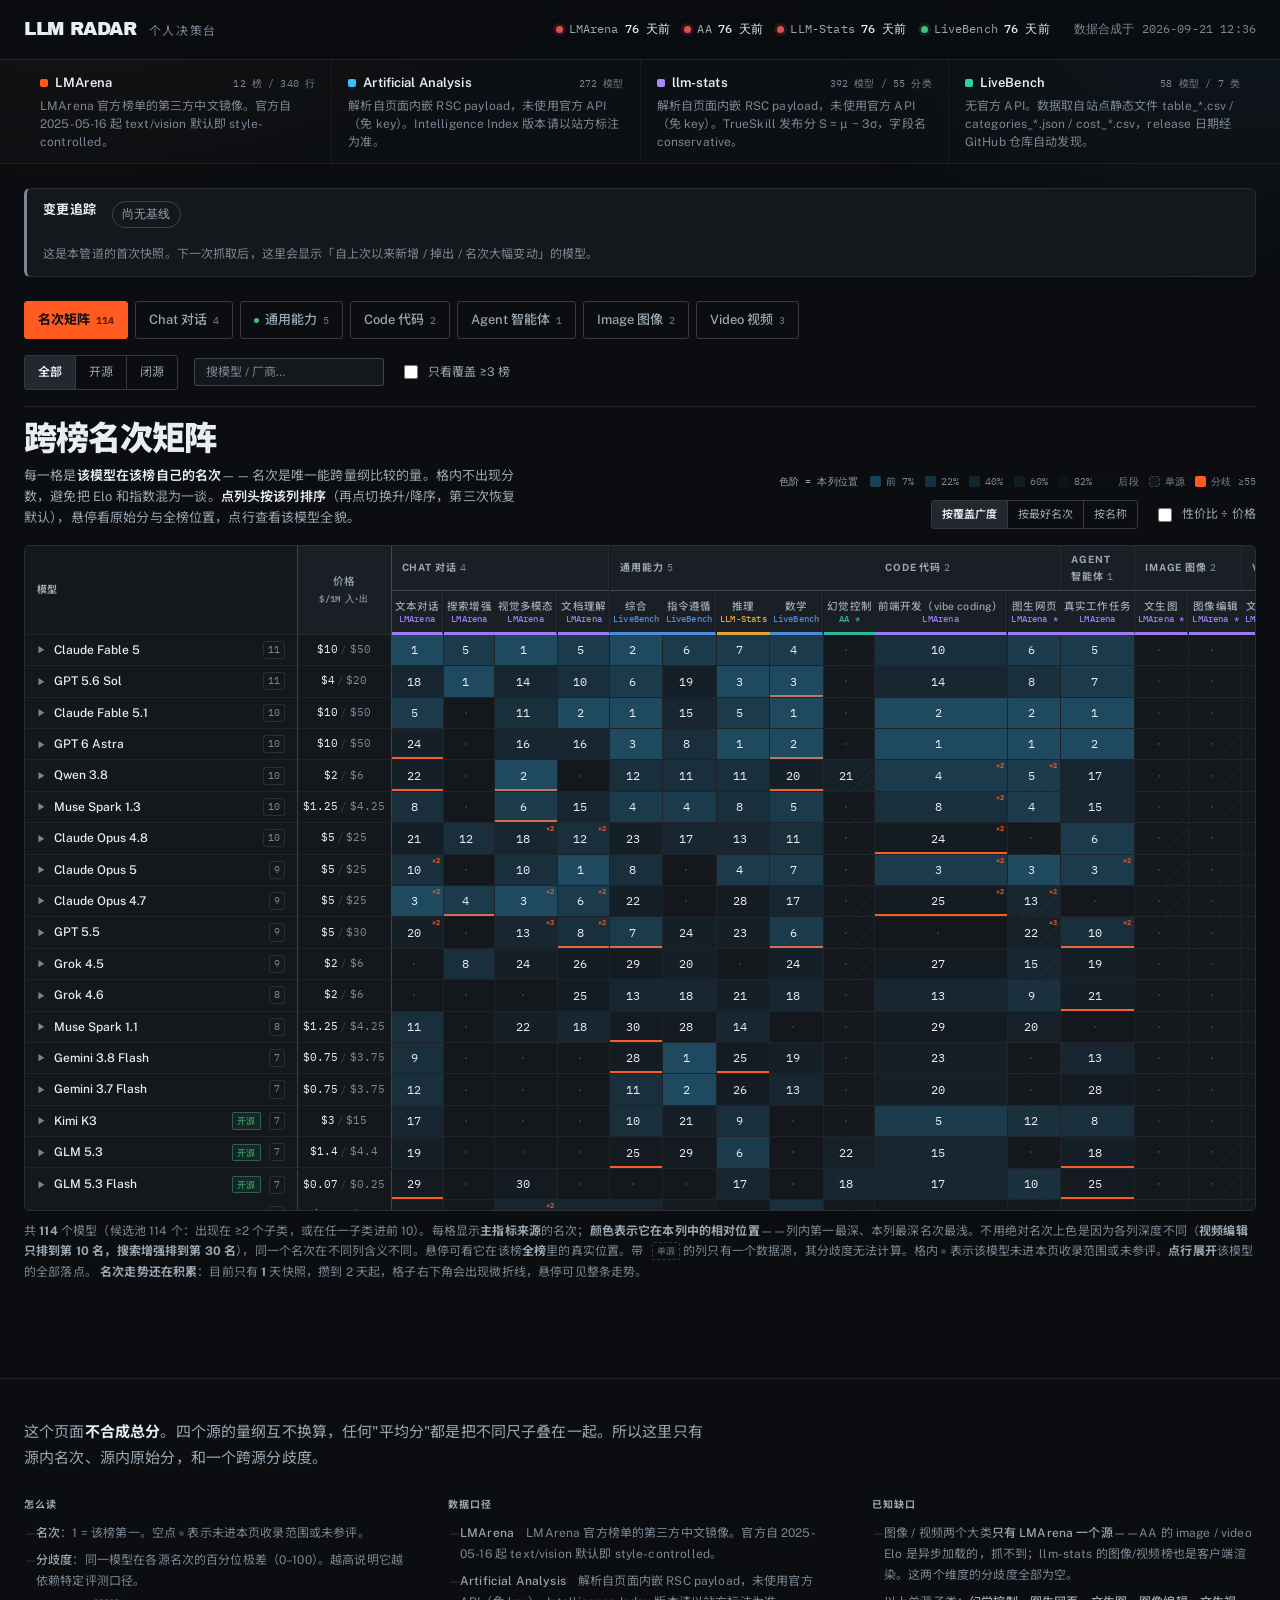
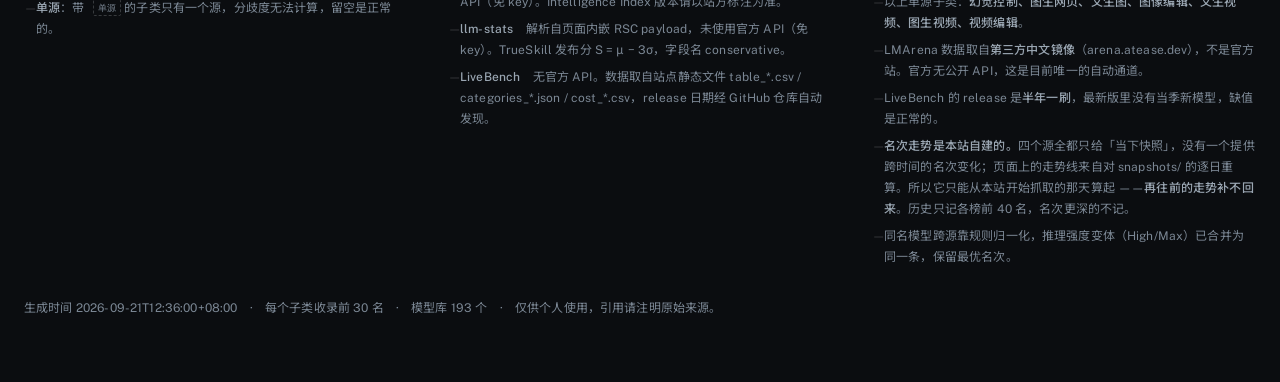
==== index.html @ 2f92b695 "llm-radar：四源 LLM 评测聚合页（首版） 把 LMArena / Artificial Analysis / llm-stats / LiveBench 四源合成为单页看板，只覆盖 cha" ====
<!DOCTYPE html>
<html lang="zh-CN">
<head>
<meta charset="UTF-8">
<meta name="viewport" content="width=device-width, initial-scale=1">
<title>LLM Radar · 个人大模型决策台</title>
<meta name="description" content="把 LMArena / Artificial Analysis / llm-stats / LiveBench 四个源按 6 大类 17 子类并排，不合成总分，只做源内名次与跨源分歧。">
<link rel="preconnect" href="https://fonts.googleapis.com">
<link rel="preconnect" href="https://fonts.gstatic.com" crossorigin>
<link href="https://fonts.googleapis.com/css2?family=Archivo+Black&family=IBM+Plex+Mono:wght@400;500;600&family=Public+Sans:wght@300;400;500;600;700&family=Noto+Sans+SC:wght@400;500;700;900&display=swap" rel="stylesheet">
<link rel="stylesheet" href="styles/tokens.css">
<link rel="stylesheet" href="styles/base.css">
<link rel="stylesheet" href="styles/radar.css">
</head>
<body>

<!-- ══════════════ 顶栏 ══════════════ -->
<header class="topbar">
  <div class="wrap topbar-in">
    <div class="brand">
      <span class="brand-mark">LLM RADAR</span>
      <span class="brand-sub">个人决策台</span>
    </div>
    <div class="topbar-right">
      <div class="freshness" id="freshness"></div>
      <div class="genstamp" id="genstamp"></div>
    </div>
  </div>
</header>

<!-- ══════════════ 数据基准条 ══════════════ -->
<section class="srcline">
  <div class="wrap srcline-in" id="srcline"></div>
</section>

<main class="wrap">

  <!-- ══════════════ 变更 ══════════════ -->
  <section class="changes" id="changes"></section>

  <!-- ══════════════ 控制条 ══════════════ -->
  <section class="controls">
    <nav class="viewtabs" id="viewtabs" role="tablist" aria-label="视图切换"></nav>
    <div class="filters">
      <div class="seg" id="openfilter" role="group" aria-label="开源筛选">
        <button data-open="all" class="on">全部</button>
        <button data-open="open">开源</button>
        <button data-open="closed">闭源</button>
      </div>
      <label class="search">
        <input id="q" type="search" placeholder="搜模型 / 厂商…" autocomplete="off" aria-label="搜索模型">
      </label>
      <label class="covtoggle">
        <input type="checkbox" id="covfilter">
        <span>只看覆盖 ≥3 榜</span>
      </label>
    </div>
  </section>

  <!-- ══════════════ 矩阵视图 ══════════════ -->
  <section id="view-matrix" class="view">
    <div class="viewhead">
      <div>
        <h2>跨榜名次矩阵</h2>
        <p class="lead">每一格是<b>该模型在该榜自己的名次</b>——名次是唯一能跨量纲比较的量。格内不出现分数，避免把 Elo 和指数混为一谈。<b>点列头按该列排序</b>（再点切换升/降序，第三次恢复默认），悬停看原始分与全榜位置，点行查看该模型全貌。</p>
      </div>
      <div class="viewhead-meta">
        <div class="legend" id="matrix-legend"></div>
        <div class="sortrow">
          <div class="seg seg-sm" id="matrixsort">
            <button data-sort="coverage" class="on">按覆盖广度</button>
            <button data-sort="best">按最好名次</button>
            <button data-sort="name">按名称</button>
          </div>
          <label class="covtoggle" title="性价比排序 = 名次 × $/1k 对话（越小越划算），缺名次或价格的一律沉底。⚠️ 价格跨度是三个数量级、名次只有一个，所以结果会明显偏向便宜的小模型；要纯看实力就把它关掉。">
            <input type="checkbox" id="valuemode">
            <span>性价比 ÷ 价格</span>
          </label>
        </div>
      </div>
    </div>
    <div class="matrix-split" id="matrix-split">
      <div class="tablewrap" id="wrap-matrix">
        <table class="matrix" id="matrix"></table>
      </div>
      <aside class="detailrail" id="detailrail" aria-live="polite"></aside>
    </div>
    <p class="tablenote" id="matrix-note"></p>
  </section>

  <!-- ══════════════ 大类详情视图 ══════════════ -->
  <section id="view-cat" class="view" hidden>
    <div class="cathead" id="cathead"></div>
    <div class="cat-split" id="cat-split">
      <div class="tablewrap" id="wrap-cat">
        <table class="dtable" id="dtable"></table>
      </div>
      <aside class="detailrail" id="detailrail-cat" aria-live="polite"></aside>
    </div>
    <p class="tablenote" id="cat-note"></p>
  </section>

</main>

<footer class="footer">
  <div class="wrap">
    <p class="footer-lead">这个页面<b>不合成总分</b>。四个源的量纲互不换算，任何"平均分"都是把不同尺子叠在一起。所以这里只有源内名次、源内原始分，和一个跨源分歧度。</p>
    <div class="footer-grid">
      <div>
        <h4>怎么读</h4>
        <ul>
          <li><b>名次</b>：1 = 该榜第一。空点 <span class="dot-miss"></span> 表示未进本页收录范围或未参评。</li>
          <li><b>分歧度</b>：同一模型在各源名次的百分位极差（0–100）。越高说明它越依赖特定评测口径。</li>
          <li><b>单源</b>：带 <span class="tag-single">单源</span> 的子类只有一个源，分歧度无法计算，留空是正常的。</li>
        </ul>
      </div>
      <div>
        <h4>数据口径</h4>
        <ul id="footer-method"></ul>
      </div>
      <div>
        <h4>已知缺口</h4>
        <ul id="footer-gaps"></ul>
      </div>
    </div>
    <p class="footer-fine" id="footer-fine"></p>
  </div>
</footer>

<div class="tip" id="tip" hidden></div>

<script src="data/app.json.js"></script>
<script src="data/history.json.js"></script>
<script src="scripts/radar.js"></script>
</body>
</html>
---- styles/tokens.css ----
/* 设计令牌：工业实用方向，冷石墨暗色底 + 单一灼橙强调色
   分类色只用于「数据语义」（来源徽章），强调色只留给激活态与关键标记 */

:root {
  /* 表面与文字 */
  --color-bg: #0b0d10;
  --color-bg-2: #0f1216;
  --color-surface: #14181d;
  --color-surface-2: #1a1f25;
  --color-surface-3: #22282f;
  --color-text: #e9eef4;
  --color-muted: #9aa6b2;
  --color-faint: #7b8794;
  --color-accent: #ff5a1f;
  --color-accent-soft: rgba(255, 90, 31, 0.14);
  --color-accent-line: rgba(255, 90, 31, 0.42);

  /* 边框 */
  --color-border: rgba(233, 238, 244, 0.10);
  --color-border-2: rgba(233, 238, 244, 0.20);
  --color-rule: rgba(233, 238, 244, 0.06);

  /* 来源分类色（低饱和，仅作语义区分） */
  --src-aa: #2fb89a;
  --src-ls: #e0a33e;
  --src-lb: #4c8dd9;
  --src-lm: #9b7cf0;

  /* 状态色 */
  --open: #3fbf7f;
  --closed: #6b7684;
  --stale: #e0a33e;

  /* 字体 */
  --font-display: "Archivo Black", "Noto Sans SC", "PingFang SC", "Microsoft YaHei", sans-serif;
  --font-body: "Public Sans", "Noto Sans SC", "PingFang SC", "Microsoft YaHei", sans-serif;
  --font-mono: "IBM Plex Mono", "SFMono-Regular", Consolas, monospace;

  /* 字阶（1.25 模块化，含中文行高修正） */
  --fs-hero: clamp(2.75rem, 7vw, 5.25rem);
  --fs-h2: clamp(1.5rem, 2.6vw, 2.125rem);
  --fs-h3: 1.0625rem;
  --fs-body: 0.9375rem;
  --fs-sm: 0.8125rem;
  --fs-xs: 0.75rem;
  --fs-mono: 0.8125rem;

  /* 间距梯度 */
  --space-1: 4px;
  --space-2: 8px;
  --space-3: 12px;
  --space-4: 16px;
  --space-5: 24px;
  --space-6: 40px;
  --space-7: 64px;
  --space-8: 96px;

  /* 圆角：工业方向偏硬，小圆角为主 */
  --radius-sm: 3px;
  --radius-md: 6px;
  --radius-lg: 12px;

  /* 阴影三级，带环境色而非纯黑 */
  --shadow-1: 0 2px 8px rgba(3, 6, 10, 0.44);
  --shadow-2: 0 8px 28px rgba(3, 6, 10, 0.56);
  --shadow-3: 0 24px 64px rgba(3, 6, 10, 0.68);

  /* 动效 */
  --ease-out: cubic-bezier(0.16, 1, 0.3, 1);
  --dur-fast: 160ms;
  --dur-base: 320ms;
  --dur-slow: 640ms;

  /* 布局 */
  --rail-w: 244px;
  --shell-max: 1560px;
}
---- styles/base.css ----
/* 重置、排版基线、焦点与降级动效 */

*, *::before, *::after { box-sizing: border-box; }

html { -webkit-text-size-adjust: 100%; scroll-behavior: smooth; }

body {
  margin: 0;
  background: var(--color-bg);
  color: var(--color-text);
  font-family: var(--font-body);
  font-size: var(--fs-body);
  line-height: 1.7;
  letter-spacing: 0.01em;
  -webkit-font-smoothing: antialiased;
  overflow-x: hidden;
}

h1, h2, h3 { margin: 0; font-family: var(--font-display); font-weight: 900; line-height: 1.02; letter-spacing: -0.03em; }
p { margin: 0; }
ul { margin: 0; padding: 0; list-style: none; }

button { font: inherit; color: inherit; }

/* 焦点可见：2px 描边 + 2px 偏移，工业方向的硬边处理 */
:focus-visible {
  outline: 2px solid var(--color-accent);
  outline-offset: 2px;
  border-radius: var(--radius-sm);
}

.skip {
  position: absolute; left: -9999px; top: 0;
  background: var(--color-accent); color: #0b0d10;
  padding: var(--space-3) var(--space-4); z-index: 100;
  font-weight: 600; text-decoration: none;
}
.skip:focus { left: var(--space-4); top: var(--space-4); }

/* 等宽数字：所有数值列对齐，工业仪表盘的基本功 */
.num, .mono, td.metric, th.metric {
  font-family: var(--font-mono);
  font-variant-numeric: tabular-nums;
  font-feature-settings: "tnum" 1;
}

/* 氛围层：径向渐变网格 + 颗粒噪点，替代纯色平铺 */
.atmosphere::before {
  content: ""; position: fixed; inset: 0; pointer-events: none; z-index: 0;
  background:
    radial-gradient(58rem 34rem at 8% -12%, rgba(255, 90, 31, 0.16), transparent 62%),
    radial-gradient(46rem 34rem at 92% 4%, rgba(76, 141, 217, 0.14), transparent 58%),
    radial-gradient(40rem 30rem at 62% 108%, rgba(47, 184, 154, 0.10), transparent 60%);
}
.grain::after {
  content: ""; position: fixed; inset: 0; pointer-events: none; z-index: 1; opacity: 0.045;
  background-image: url("data:image/svg+xml,%3Csvg xmlns='http://www.w3.org/2000/svg' width='160' height='160'%3E%3Cfilter id='n'%3E%3CfeTurbulence type='fractalNoise' baseFrequency='.85' numOctaves='3'/%3E%3C/filter%3E%3Crect width='100%25' height='100%25' filter='url(%23n)'/%3E%3C/svg%3E");
}

/* 入场序列：5 组，间隔 80ms */
.reveal { opacity: 0; transform: translateY(22px); }
.reveal.in {
  opacity: 1; transform: none;
  transition: opacity var(--dur-slow) var(--ease-out), transform var(--dur-slow) var(--ease-out);
}
.r1 { transition-delay: 0ms; }
.r2 { transition-delay: 80ms; }
.r3 { transition-delay: 160ms; }
.r4 { transition-delay: 240ms; }
.r5 { transition-delay: 320ms; }

@media (prefers-reduced-motion: reduce) {
  html { scroll-behavior: auto; }
  .reveal, .reveal.in { opacity: 1; transform: none; transition: none; }
  * { animation-duration: 1ms !important; animation-iteration-count: 1 !important; transition-duration: 1ms !important; }
}
---- styles/radar.css ----
/* ============================================================
   LLM Radar — 决策台视图
   工业实用暗色。等宽数字、发丝边框、高密度。
   唯一强调色（灼橙）只留给「激活态」与「需要你注意的东西」。
   ============================================================ */

/* 容器宽度
   1560px 是「17 列矩阵刚好排满一屏」的基准宽度。宽屏上逐级放宽。 */
.wrap { width: min(1560px, calc(100% - 48px)); margin-inline: auto; }
/* ≥1680：宽屏 */
@media (min-width: 1680px) { .wrap { width: min(1840px, calc(100% - 64px)); } }
/* ≥2100：超宽屏 */
@media (min-width: 2100px) { .wrap { width: min(2080px, calc(100% - 80px)); } }
@media (max-width: 720px) { .wrap { width: calc(100% - 24px); } }

/* ── ≥2560：矩阵 + 右侧详情栏 ──────────────────────────────
   ⚠️ 超宽屏上「继续加宽容器」是错的，实测过：
   table.matrix 是 width:max-content + min-width:100%，容器一旦宽于 max-content，
   浏览器就按「各列 preferred width 的比例」瓜分余量。模型列 preferred 最大
   （模型名整串文字），于是独吞大头 —— 容器 2080→3400 时它 411px→671px，
   整条死白；td { max-width } 在 auto 布局里被无视（实测 708px 巍然不动）。
   所以超宽屏不把余量喂给矩阵：矩阵停在 ~2100 的舒适密度（格子 ~80px），
   余量给右侧详情栏 —— 卡片本来就是按 1200px 设计的，正好落在栏里。
   断点取 2560：此时栏宽 ≈ 940，够放下卡片的三栏栅格。 */
.detailrail { display: none; }
@media (min-width: 2560px) {
  .wrap { width: min(3500px, calc(100% - 96px)); }
  .matrix-split, .cat-split {
    display: grid;
    /* 两栏默认 stretch：详情栏的边框要和矩阵容器一样高，
       否则右边是个矮一截的小盒子、下面露一片背景，看着像没做完。
       两边都有 max-height:74vh 兜底，所以拉伸后高度天然相等。 */
    grid-template-columns: minmax(0, 1.6fr) minmax(0, 1fr);
    gap: var(--space-5);
  }
  .detailrail {
    display: block; max-height: 74vh; overflow: auto;
    border: 1px solid var(--color-border);
    border-radius: var(--radius-md);
    background: var(--color-bg-2);
    scrollbar-width: thin;
  }
}
.detailrail::-webkit-scrollbar { width: 10px; height: 10px; }
.detailrail::-webkit-scrollbar-thumb { background: var(--color-surface-3); border-radius: 10px; border: 2px solid var(--color-bg-2); }
.detailrail::-webkit-scrollbar-track { background: transparent; }

.railhead {
  position: sticky; top: 0; z-index: 2;
  display: flex; align-items: baseline; gap: 9px; flex-wrap: wrap;
  padding: 8px 14px; border-bottom: 1px solid var(--color-border-2);
  background: var(--color-surface-2);
}
.railhead b { font-size: 10px; font-weight: 700; letter-spacing: 0.09em; text-transform: uppercase; color: var(--color-muted); }
.railhead .railname { font-size: var(--fs-sm); font-weight: 600; color: var(--color-text); }
.railhead .railhint { margin-left: auto; font-size: 10px; color: var(--color-faint); font-family: var(--font-mono); }
.railbody { padding: var(--space-4) var(--space-5) var(--space-5); }
/* 卡片自带 --cardw 是给表内 colspan 用的；栏里由栏宽决定，别继承表那套。
   ⚠️ 三栏栅格在这里会溢出的：第 3 栏（全部落点表）的 min-content 实测 448px，
   而 2560 视口下栏宽只有 936 → 内容区 888，三栏最小值合计 ~914 > 888，
   于是栅格横向溢出 34px（实测）。所以栏内默认两栏、第三条通栏，
   等栏够宽（视口 ≥2900 ≈ 栏 1105）再切回三栏。
   轨道一律用 minmax(0, …)：否则 fr 会退化成 min-content 下限，照样撑破。 */
.railbody .mcard-grid { width: 100%; grid-template-columns: minmax(0, 1fr) minmax(0, 1fr); }
.railbody .mcard-grid > .mcard:last-child { grid-column: 1 / -1; }
@media (min-width: 2900px) {
  .railbody .mcard-grid {
    grid-template-columns: minmax(200px, 1.02fr) minmax(0, 1.25fr) minmax(0, 1.55fr);
  }
  .railbody .mcard-grid > .mcard:last-child { grid-column: auto; }
}
.detailempty {
  padding: 30px 20px; text-align: center;
  font-size: var(--fs-xs); color: var(--color-faint); line-height: 1.8;
}

/* 氛围：两束极弱的冷光，避免纯黑平铺 */
body::before {
  content: ""; position: fixed; inset: 0; pointer-events: none; z-index: 0;
  background:
    radial-gradient(52rem 30rem at 6% -10%, rgba(255, 90, 31, 0.10), transparent 62%),
    radial-gradient(46rem 30rem at 96% 0%, rgba(56, 189, 248, 0.075), transparent 60%);
}
main, .topbar, .srcline, .footer { position: relative; z-index: 1; }

/* ── 顶栏 ─────────────────────────────────────────────── */
.topbar {
  position: sticky; top: 0; z-index: 40;
  background: rgba(11, 13, 16, 0.9);
  backdrop-filter: blur(14px) saturate(1.4);
  border-bottom: 1px solid var(--color-border);
}
.topbar-in {
  display: flex; align-items: center; justify-content: space-between;
  gap: var(--space-4); padding: 14px 0; flex-wrap: wrap;
}
.brand { display: flex; align-items: baseline; gap: 12px; }
.brand-mark {
  font-family: var(--font-display); font-size: 1.15rem; letter-spacing: -0.02em;
}
.brand-sub {
  font-size: var(--fs-xs); color: var(--color-faint);
  letter-spacing: 0.14em; text-transform: uppercase;
}
.topbar-right { display: flex; align-items: center; gap: var(--space-5); flex-wrap: wrap; }
.freshness { display: flex; gap: 14px; align-items: center; flex-wrap: wrap; }
.fresh {
  display: flex; align-items: center; gap: 6px;
  font-family: var(--font-mono); font-size: var(--fs-xs); color: var(--color-muted);
}
.fresh i {
  width: 7px; height: 7px; border-radius: 50%; background: var(--open); flex: none;
  box-shadow: 0 0 0 3px rgba(63, 191, 127, 0.14);
}
.fresh.warn i { background: var(--stale); box-shadow: 0 0 0 3px rgba(224, 163, 62, 0.16); }
.fresh.stale i { background: #d9534f; box-shadow: 0 0 0 3px rgba(217, 83, 79, 0.16); }
.fresh b { color: var(--color-text); font-weight: 500; }
.genstamp { font-family: var(--font-mono); font-size: var(--fs-xs); color: var(--color-faint); }

/* ── 数据基准条 ───────────────────────────────────────── */
.srcline { border-bottom: 1px solid var(--color-rule); background: rgba(15, 18, 22, 0.5); }
.srcline-in {
  display: flex; gap: 0; overflow-x: auto; scrollbar-width: thin;
}
.srccard {
  flex: 1 1 0; min-width: 210px; padding: 12px 16px;
  border-right: 1px solid var(--color-rule);
  display: flex; flex-direction: column; gap: 3px;
}
.srccard:last-child { border-right: 0; }
.srccard-h { display: flex; align-items: center; gap: 7px; }
.srccard-h i { width: 8px; height: 8px; border-radius: 2px; flex: none; }
.srccard-h b { font-size: var(--fs-sm); font-weight: 600; letter-spacing: 0.01em; }
.srccard-h em {
  font-style: normal; font-family: var(--font-mono); font-size: 10px;
  color: var(--color-faint); margin-left: auto;
}
.srccard p { font-size: var(--fs-xs); color: var(--color-faint); line-height: 1.5; }

/* ── 变更条 ───────────────────────────────────────────── */
.changes { margin-top: var(--space-5); }
.chbar {
  display: flex; align-items: flex-start; gap: var(--space-4);
  border: 1px solid var(--color-border);
  border-left: 3px solid var(--color-faint);
  background: var(--color-surface);
  border-radius: var(--radius-md);
  padding: var(--space-3) var(--space-4);
  flex-wrap: wrap;
}
.chbar.hot { border-left-color: var(--color-accent); }
.chbar h3 {
  font-family: var(--font-body); font-size: var(--fs-sm); font-weight: 700;
  letter-spacing: 0.02em; flex: none; padding-top: 2px;
}
.chbar .chlist { display: flex; gap: 8px; flex-wrap: wrap; flex: 1; }
.chip {
  display: inline-flex; align-items: center; gap: 6px;
  font-size: var(--fs-xs); padding: 2px 9px; border-radius: 100px;
  border: 1px solid var(--color-border-2); color: var(--color-muted);
  font-family: var(--font-mono); white-space: nowrap;
}
.chip.add { border-color: rgba(63, 191, 127, 0.5); color: #7fe0ad; background: rgba(63, 191, 127, 0.08); }
.chip.del { border-color: rgba(217, 83, 79, 0.45); color: #e69a97; background: rgba(217, 83, 79, 0.07); }
.chip.mov { border-color: rgba(255, 90, 31, 0.45); color: #ff9c72; background: var(--color-accent-soft); }
.chbar .chnote { font-size: var(--fs-xs); color: var(--color-faint); width: 100%; }

/* ── 控制条 ───────────────────────────────────────────── */
.controls {
  display: flex; align-items: center; justify-content: space-between;
  gap: var(--space-4); flex-wrap: wrap;
  margin: var(--space-5) 0 var(--space-4);
  padding-bottom: var(--space-4);
  border-bottom: 1px solid var(--color-border);
}
.viewtabs { display: flex; gap: 7px; flex-wrap: wrap; }
.viewtabs button {
  background: transparent; border: 1px solid var(--color-border-2);
  color: var(--color-muted); cursor: pointer;
  padding: 7px 13px; border-radius: var(--radius-sm);
  font-size: var(--fs-sm); font-weight: 500;
  transition: all var(--dur-fast) var(--ease-out);
  display: inline-flex; align-items: center; gap: 6px;
}
.viewtabs button:hover { border-color: var(--color-text); color: var(--color-text); }
.viewtabs button.on {
  background: var(--color-accent); border-color: var(--color-accent);
  color: #0b0d10; font-weight: 700;
}
.viewtabs button .n {
  font-family: var(--font-mono); font-size: 10px; opacity: 0.62;
}
.viewtabs button.on .n { opacity: 0.75; }
.viewtabs button .nb {
  width: 5px; height: 5px; border-radius: 50%; background: var(--open);
}
.viewtabs button.on .nb { background: #0b0d10; opacity: 0.6; }

.filters { display: flex; align-items: center; gap: var(--space-4); flex-wrap: wrap; }
.seg { display: inline-flex; border: 1px solid var(--color-border-2); border-radius: var(--radius-sm); overflow: hidden; }
.seg button {
  background: transparent; border: 0; cursor: pointer;
  padding: 6px 13px; font-size: var(--fs-xs); color: var(--color-muted);
  transition: all var(--dur-fast) var(--ease-out);
}
.seg button + button { border-left: 1px solid var(--color-border-2); }
.seg button:hover { color: var(--color-text); background: rgba(233, 238, 244, 0.05); }
.seg button.on { background: var(--color-surface-3); color: var(--color-text); font-weight: 600; }
.seg-sm button { padding: 4px 10px; font-size: 11px; }

.search input {
  background: var(--color-surface); border: 1px solid var(--color-border-2);
  color: var(--color-text); border-radius: var(--radius-sm);
  padding: 6px 11px; font-size: var(--fs-xs); width: 190px;
  font-family: var(--font-body);
}
.search input::placeholder { color: var(--color-faint); }
.search input:focus { border-color: var(--color-accent); outline: none; }

.covtoggle { display: inline-flex; align-items: center; gap: 7px; font-size: var(--fs-xs); color: var(--color-muted); cursor: pointer; }
.covtoggle input { accent-color: var(--color-accent); width: 14px; height: 14px; }

/* ── 视图头 ───────────────────────────────────────────── */
.viewhead {
  display: flex; align-items: flex-end; justify-content: space-between;
  gap: var(--space-6); flex-wrap: wrap; margin-bottom: var(--space-4);
}
.viewhead h2 { font-size: var(--fs-h2); }
.viewhead .lead {
  font-size: var(--fs-sm); color: var(--color-muted);
  max-width: 62ch; margin-top: 8px; line-height: 1.65;
}
.viewhead .lead b { color: var(--color-text); font-weight: 600; }
.viewhead-meta { display: flex; flex-direction: column; align-items: flex-end; gap: 10px; }

.legend { display: flex; gap: 10px; align-items: center; flex-wrap: wrap; font-size: 10px; color: var(--color-faint); font-family: var(--font-mono); }
.legend span { display: inline-flex; align-items: center; gap: 5px; }
.legend i { width: 11px; height: 11px; border-radius: 2px; display: block; }

/* ── 表容器 ───────────────────────────────────────────── */
.tablewrap {
  border: 1px solid var(--color-border);
  border-radius: var(--radius-md);
  background: var(--color-surface);
  overflow: auto;
  max-height: 74vh;
  scrollbar-width: thin;
}
.tablewrap::-webkit-scrollbar { width: 10px; height: 10px; }
.tablewrap::-webkit-scrollbar-thumb { background: var(--color-surface-3); border-radius: 10px; border: 2px solid var(--color-surface); }
.tablewrap::-webkit-scrollbar-track { background: transparent; }

/* ── 矩阵表 ───────────────────────────────────────────── */
table.matrix, table.dtable {
  border-collapse: separate; border-spacing: 0;
  font-size: var(--fs-xs); width: max-content; min-width: 100%;
  /* 首列（模型名）的确定宽度，见下方"首列 sticky"注释 */
  --colmodel: 270px;
}
table.matrix th, table.matrix td,
table.dtable th, table.dtable td {
  padding: 0; border-bottom: 1px solid var(--color-rule);
  border-right: 1px solid var(--color-rule);
}

/* 表头：两行 sticky */
table.matrix thead th { position: sticky; background: var(--color-surface-2); z-index: 3; }
table.matrix thead tr.grp th { top: 0; height: 26px; }
table.matrix thead tr.sub th { top: 26px; height: 44px; }
table.matrix thead th.grp {
  text-align: left; padding: 5px 10px;
  font-family: var(--font-body); font-size: 10px; font-weight: 700;
  letter-spacing: 0.09em; text-transform: uppercase; color: var(--color-muted);
  border-bottom: 1px solid var(--color-border-2);
}
table.matrix thead th.grp .ct { font-family: var(--font-mono); font-weight: 400; color: var(--color-faint); letter-spacing: 0; text-transform: none; }
table.matrix thead th.sub {
  padding: 3px 3px 2px; font-weight: 500; color: var(--color-muted);
  font-size: 10.5px; text-align: center; vertical-align: middle;
  white-space: nowrap; line-height: 1.2;
  border-bottom: 3px solid var(--color-border-2);
}
table.matrix thead th.sub .srcline2 {
  display: block; font-family: var(--font-mono); font-size: 8.5px;
  letter-spacing: 0.02em; margin-top: 1px;
}
table.matrix thead th.sub.s-lmarena .srcline2 { color: var(--src-lm); }
table.matrix thead th.sub.s-aa .srcline2 { color: var(--src-aa); }
table.matrix thead th.sub.s-llmstats .srcline2 { color: var(--src-ls); }
table.matrix thead th.sub.s-livebench .srcline2 { color: var(--src-lb); }
table.matrix thead th.sub.s-lmarena { border-bottom-color: var(--src-lm); }
table.matrix thead th.sub.s-aa { border-bottom-color: var(--src-aa); }
table.matrix thead th.sub.s-llmstats { border-bottom-color: var(--src-ls); }
table.matrix thead th.sub.s-livebench { border-bottom-color: var(--src-lb); }
table.matrix thead th.corner {
  left: 0; z-index: 5; text-align: left; padding: 5px 12px;
  font-family: var(--font-body); font-size: 10px; font-weight: 700;
  letter-spacing: 0.09em; text-transform: uppercase; color: var(--color-muted);
  border-right: 1px solid var(--color-border-2);
}

/* ── 价格列（第二根 sticky 列，紧贴模型名）──────────────────
   放在最前面是因为「多少钱」和「叫什么」总是要一起看；
   放在表尾的话，窄屏一横向滚动就看不见了。 */
table.matrix th.pricehead {
  left: var(--colmodel, 270px); z-index: 4;
  width: 94px; padding: 3px 4px; text-align: center;
  border-right: 1px solid var(--color-border-2);
}
table.matrix th.pricehead .sbl { display: block; font-size: 10.5px; font-weight: 500; color: var(--color-muted); }
table.matrix th.pricehead .srcline2 {
  display: block; font-family: var(--font-mono); font-size: 8.5px;
  color: var(--color-faint); margin-top: 1px;
}
table.matrix td.pricecell {
  position: sticky; left: var(--colmodel, 270px); z-index: 2;
  background: var(--color-surface); border-right: 1px solid var(--color-border-2);
  text-align: center; white-space: nowrap;
  font-family: var(--font-mono); font-size: 10.5px;
}
table.matrix tr:hover td.pricecell { background: var(--color-surface-2); }
.pricecell .pin { color: var(--color-text); }
.pricecell .pout { color: var(--color-faint); }
.pricecell .psep { color: var(--color-border-2); margin: 0 2px; }
.pricecell .pmiss { color: var(--color-faint); opacity: 0.35; }

/* ── 可排序表头 ───────────────────────────────────────── */
table.matrix thead th.sub[data-sortcol],
table.matrix thead th.pricehead[data-sortcol] { cursor: pointer; }
table.matrix thead th.sub[data-sortcol]:hover,
table.matrix thead th.pricehead[data-sortcol]:hover { color: var(--color-text); background: var(--color-surface-3); }
table.matrix thead th.sorted { background: var(--color-surface-3); color: var(--color-text); }
.sarrow { font-style: normal; font-size: 8px; margin-left: 3px; color: var(--color-accent); vertical-align: 1px; }

.sortrow { display: flex; align-items: center; gap: var(--space-4); flex-wrap: wrap; justify-content: flex-end; }

/* 首列 sticky
   ⚠️ 必须给首列一个确定宽度。表格是 width:max-content + min-width:100%，
   若首列宽度为 auto，浏览器会把「容器宽 - 内容宽」的全部余量都塞给首列
   （实测：内容只需 ~215px，被撑到 554px，右侧留一条大空档，同时 17 个数据列
   被压到最小宽度）。钉住宽度后，余量改由数据列按比例分摊。 */
table.matrix td.modelcell, table.matrix th.corner {
  position: sticky; left: 0; background: var(--color-surface); z-index: 2;
  border-right: 1px solid var(--color-border-2);
  width: var(--colmodel, 270px);
}
table.matrix tr:hover td.modelcell { background: var(--color-surface-2); }
table.matrix td.modelcell { padding: 0; }

.mbtn {
  display: flex; align-items: center; gap: 8px;
  width: 100%; min-width: 210px; padding: 5px 12px;
  background: transparent; border: 0; cursor: pointer; text-align: left;
  color: var(--color-text); font-size: var(--fs-xs);
}
.mbtn:hover { color: var(--color-accent); }
.mbtn .caret {
  font-family: var(--font-mono); font-size: 9px; color: var(--color-faint);
  width: 9px; flex: none; transition: transform var(--dur-fast) var(--ease-out);
}
tr.open .mbtn .caret { transform: rotate(90deg); color: var(--color-accent); }
.mbtn .mname { flex: 1; white-space: nowrap; overflow: hidden; text-overflow: ellipsis; font-weight: 500; }
.mbtn .cov {
  font-family: var(--font-mono); font-size: 9.5px; color: var(--color-faint);
  border: 1px solid var(--color-border); border-radius: 3px; padding: 0 4px; flex: none;
}
.badge-open {
  font-size: 9px; font-family: var(--font-mono); letter-spacing: 0.04em;
  color: var(--open); border: 1px solid rgba(63, 191, 127, 0.42);
  background: rgba(63, 191, 127, 0.08);
  border-radius: 2px; padding: 0 4px; flex: none;
}

/* 格 */
td.cell { width: 50px; height: 31px; text-align: center; position: relative; }
.cellbtn {
  width: 100%; height: 100%; border: 0; background: transparent; cursor: default;
  font-family: var(--font-mono); font-size: 11.5px; font-variant-numeric: tabular-nums;
  color: var(--color-text); display: flex; align-items: center; justify-content: center;
  position: relative; padding: 0 8px 0 2px;
}
td.cell.single { background-image: repeating-linear-gradient(135deg, transparent, transparent 5px, rgba(233,238,244,0.028) 5px, rgba(233,238,244,0.028) 6px); }
.cell .miss { color: var(--color-faint); opacity: 0.35; font-size: 13px; }
.cell .sm {
  position: absolute; top: 2px; right: 3px;
  font-size: 7px; line-height: 1; font-weight: 700;
  color: var(--color-accent); opacity: 0.9;
}
td.cell.dv-high { box-shadow: inset 0 -2px 0 var(--color-accent); }

/* 名次色阶：按「本列排名深度百分位」分 6 档，越靠前越亮。
   ⚠️ 不是绝对名次。各列深度不同（实测 video.edit 只排到第 10 名、
   chat.search 排到第 30 名），绝对名次下 rank 10 在浅列是末位、在深列是中游，
   同一个颜色含义不同。分母取「本列最深名次」，rank 1 → 100、最深 → 0。
   档位与 radar.js 的 qClass() 一一对应，改动需同步。 */
.q1 { background-color: rgba(56, 189, 248, 0.30); }
.q2 { background-color: rgba(56, 189, 248, 0.215); }
.q3 { background-color: rgba(56, 189, 248, 0.145); }
.q4 { background-color: rgba(56, 189, 248, 0.090); }
.q5 { background-color: rgba(56, 189, 248, 0.048); }
.q6 { background-color: rgba(56, 189, 248, 0.022); }
.legend .qscale { color: var(--color-muted); margin-right: 2px; }

/* 数据更新时闪一下。
   只用 animation、不能用 transition —— radar.js 的 renderMatrix() 是
   t.innerHTML = h 整块替换，1938 个格子节点全部销毁重建，transition 要求
   「同一个元素」保存前一个值，新元素只有终值，所以永远不触发（有实测）。
   animation 则在新插入的节点上照样会跑。
   关键技巧：@keyframes 只写 from、不写 to —— 缺失的 to 会取元素自己的
   背景色作为终值，于是不用把 .q1~.q6 六个颜色在这里再抄一遍。
   这个 class 只加在「档位真的变了」的格子上（radar.js 的 computeFlash）。 */
@keyframes cellflash {
  from { background-color: rgba(56, 189, 248, 0.92); }
}
.cellbtn.flash { animation: cellflash 900ms var(--ease-out) 1; }
@media (prefers-reduced-motion: reduce) {
  .cellbtn.flash { animation: none; }
}

/* 悬停整行高亮。
   ⚠️ 提亮倍数不能大：热力格的底色本身就是信息，整行提亮等于把色阶一起改了。
   实测 brightness(1.5)：悬停中的 q2 反解 alpha = 0.292，而静止的 q1 = 0.300
   —— 悬停的一瞬间，q2 看起来和 q1 一样深，一行内的色阶秩序当场失效。
   而且 filter 连文字一起提亮（#e9eef4 × 1.5 直接截到纯白）。
   改为 1.14 的轻度提亮，定位靠模型列左侧那根 3px 橙条，不动颜色。 */
tr:hover td.cell { filter: brightness(1.14); }
table.matrix tbody tr:hover td.modelcell { box-shadow: inset 3px 0 0 var(--color-accent); }

/* ── 名次走势（sparkline）──────────────────────────────────
   颜色语义与全站一致：蓝 = 名次在变好（和色阶「越蓝越靠前」同一套），
   橙 = 名次在变差（和「分歧 ≥55」一样，属于要你注意的东西）。
   两个方向都是 line，不放面积 —— 面积会让人误读成"量"。 */
.tspark, .cspk { color: var(--color-muted); display: inline-flex; align-items: center; }
.tspark.d-up, .cspk.d-up { color: #38bdf8; }
.tspark.d-down, .cspk.d-down { color: var(--color-accent); }
.tspark.d-flat, .cspk.d-flat { color: var(--color-faint); }
.tspark .spark, .cspk .spark { display: block; overflow: visible; }
.tspark .tnum {
  font-family: var(--font-mono); font-size: 10px; font-weight: 500;
  margin-left: 5px; color: currentColor; white-space: nowrap;
}
.tspark.big { display: block; margin: 4px 0 5px; }
.tflat { color: var(--color-faint); font-family: var(--font-mono); font-size: 10px; }
.tflat .tnum { margin-left: 4px; color: var(--color-muted); font-weight: 500; }
.tpend { font-size: 10px; color: var(--color-faint); font-family: var(--font-mono); opacity: 0.7; }

/* 矩阵格右下角的微走势：绝对定位，不参与名次数字的居中布局。
   高度 8px 是为了避开底部那道 2px 的分歧橙线（.dv-high）。 */
td.cell .cspk { position: absolute; right: 2px; bottom: 3px; pointer-events: none; opacity: 0.95; }

/* 展开卡片「全部落点」表的走势列 */
.celltable th.tcol, .celltable td.tcol { text-align: right; white-space: nowrap; width: 92px; }
.celltable td.tcol { padding-right: 0; }
.tip .t-trend {
  margin-top: 8px; padding-top: 7px;
  border-top: 1px solid var(--color-border);
}
.tip .t-trend .t-note { margin-top: 0; }
.tip .t-trend .t-note + .t-note { margin-top: 3px; }

/* 展开的模型卡片行
   表格是 width:max-content，colspan 单元格的实际宽度由列决定，不是视口宽。
   所以卡片内容用 position:sticky;left:0 + 由 JS 写入的 --cardw，横向滚动时也钉在视野内。 */
tr.mcard > td { padding: 0; background: var(--color-bg-2); vertical-align: top; }
.mcard-in {
  position: sticky; left: 0;
  width: var(--cardw, 1200px); max-width: 100%;
  padding: var(--space-4) var(--space-5) var(--space-5);
  border-top: 1px solid var(--color-border-2);
  border-bottom: 1px solid var(--color-border-2);
  background: var(--color-bg-2);
}
.mcard-grid {
  display: grid; grid-template-columns: minmax(240px, 1.02fr) 1.25fr 1.55fr;
  gap: var(--space-5);
}
@media (max-width: 1180px) { .mcard-grid { grid-template-columns: 1fr 1fr; } }
@media (max-width: 780px) { .mcard-grid { grid-template-columns: 1fr; } }

.mcard h4 {
  font-family: var(--font-body); font-size: 10px; font-weight: 700;
  letter-spacing: 0.1em; text-transform: uppercase; color: var(--color-muted);
  margin: 0 0 10px; padding-bottom: 6px; border-bottom: 1px solid var(--color-border);
}
.mcard-title { display: flex; align-items: baseline; gap: 9px; flex-wrap: wrap; margin-bottom: 4px; }
.mcard-title strong { font-family: var(--font-display); font-size: 1.15rem; letter-spacing: -0.02em; }
.mcard-sub { font-size: var(--fs-xs); color: var(--color-faint); margin-bottom: 14px; }
.kv { display: grid; grid-template-columns: auto 1fr; gap: 4px 14px; font-size: var(--fs-xs); }
.kv dt { color: var(--color-faint); white-space: nowrap; }
.kv dd { margin: 0; font-family: var(--font-mono); color: var(--color-text); }
.kv dd.dim { color: var(--color-faint); font-family: var(--font-body); }

.celltable { width: 100%; font-size: 11.5px; border-collapse: collapse; }
.celltable th {
  text-align: left; font-weight: 600; color: var(--color-faint);
  font-size: 9.5px; letter-spacing: 0.07em; text-transform: uppercase;
  padding: 0 8px 5px 0; border-bottom: 1px solid var(--color-border);
}
.celltable td { padding: 4px 8px 4px 0; border-bottom: 1px solid var(--color-rule); vertical-align: top; }
.celltable .scname { color: var(--color-muted); white-space: nowrap; }
.celltable .scname em { font-style: normal; color: var(--color-faint); font-family: var(--font-mono); font-size: 10px; }
.celltable .vals { font-family: var(--font-mono); font-size: 11px; }
.celltable .vals span { display: inline-block; margin-right: 10px; white-space: nowrap; }
.srctag { font-size: 9.5px; font-family: var(--font-mono); padding: 0 3px; border-radius: 2px; margin-right: 3px; }
.srctag.lmarena { color: var(--src-lm); background: rgba(155, 124, 240, 0.12); }
.srctag.aa { color: var(--src-aa); background: rgba(47, 184, 154, 0.12); }
.srctag.llmstats { color: var(--src-ls); background: rgba(224, 163, 62, 0.12); }
.srctag.livebench { color: var(--src-lb); background: rgba(76, 141, 217, 0.12); }
.dvbar { display: inline-flex; align-items: center; gap: 6px; }
.dvbar i { height: 4px; border-radius: 2px; background: var(--color-surface-3); display: block; position: relative; width: 44px; }
.dvbar i::after { content: ""; position: absolute; inset: 0 auto 0 0; width: var(--w); background: var(--color-faint); border-radius: 2px; }
.dvbar.hot i::after { background: var(--color-accent); }

.links { display: flex; gap: 8px; flex-wrap: wrap; margin-top: 12px; }
.links a {
  font-size: var(--fs-xs); text-decoration: none; color: var(--color-text);
  border: 1px solid var(--color-border-2); border-radius: var(--radius-sm);
  padding: 4px 10px; transition: all var(--dur-fast) var(--ease-out);
}
.links a:hover { border-color: var(--color-accent); color: var(--color-accent); }

/* ── 大类详情表 ───────────────────────────────────────── */
.cathead { margin-bottom: var(--space-4); }
.cathead .chead-row { display: flex; align-items: flex-end; justify-content: space-between; gap: var(--space-5); flex-wrap: wrap; }
.cathead h2 { font-size: var(--fs-h2); }
.cathead .csub { font-size: var(--fs-sm); color: var(--color-muted); margin-top: 6px; max-width: 70ch; }
.tol {
  display: inline-flex; align-items: center; gap: 6px; font-size: var(--fs-xs);
  border: 1px solid var(--color-border-2); border-radius: 100px; padding: 3px 11px;
  color: var(--color-muted);
}
.tol.zero { border-color: rgba(255, 90, 31, 0.45); color: #ff9c72; background: var(--color-accent-soft); }
.tol i { width: 6px; height: 6px; border-radius: 50%; background: currentColor; }

/* 大类头部的主指标条（agent 专用） */
.headline-metric {
  margin-top: var(--space-4); border: 1px solid var(--color-border);
  border-radius: var(--radius-md); background: var(--color-surface);
  padding: var(--space-3) var(--space-4);
}
.headline-metric .hm-h { display: flex; align-items: center; gap: 8px; font-size: var(--fs-sm); font-weight: 600; margin-bottom: 8px; }
.headline-metric .hm-note { font-size: var(--fs-xs); color: var(--color-faint); margin-top: 8px; line-height: 1.6; }
.hm-list { display: flex; gap: 8px; flex-wrap: wrap; font-family: var(--font-mono); font-size: 11.5px; }
.hm-list span { border: 1px solid var(--color-border); border-radius: var(--radius-sm); padding: 3px 8px; }
.hm-list span b { color: var(--color-text); font-weight: 500; }
.hm-list span em { font-style: normal; color: var(--color-faint); }

table.dtable thead th { position: sticky; top: 0; background: var(--color-surface-2); z-index: 3; }
table.dtable thead th.grp {
  text-align: center; padding: 5px 8px; font-size: 10px; font-weight: 700;
  letter-spacing: 0.08em; text-transform: uppercase; color: var(--color-muted);
  border-bottom: 1px solid var(--color-border-2); white-space: nowrap;
}
table.dtable thead th.grp small { display: block; font-weight: 400; letter-spacing: 0; text-transform: none; color: var(--color-faint); font-size: 9.5px; margin-top: 1px; }
table.dtable thead th.subcol {
  text-align: center; padding: 4px 6px; font-size: 9.5px; font-weight: 500;
  color: var(--color-faint); white-space: nowrap; border-bottom: 2px solid var(--color-border-2);
}
table.dtable thead th.subcol.s-lmarena { border-bottom-color: var(--src-lm); }
table.dtable thead th.subcol.s-aa { border-bottom-color: var(--src-aa); }
table.dtable thead th.subcol.s-llmstats { border-bottom-color: var(--src-ls); }
table.dtable thead th.subcol.s-livebench { border-bottom-color: var(--src-lb); }
table.dtable td { padding: 6px 9px; font-size: var(--fs-xs); }
table.dtable td.rank { text-align: center; font-family: var(--font-mono); color: var(--color-muted); width: 40px; }
table.dtable td.dval { text-align: right; font-family: var(--font-mono); white-space: nowrap; }
table.dtable td.dval .a { display: block; font-size: 11.5px; }
table.dtable td.dval .b { display: block; font-size: 9.5px; color: var(--color-faint); }
table.dtable td.dval.empty { color: var(--color-faint); opacity: 0.4; }
/* 详情表的位置色条：与矩阵同一套档位，但只在左边缘画一道，
   不铺整块底色 —— 详情表文字密集，底色会压住可读性。 */
table.dtable td.dval.dq1 { box-shadow: inset 3px 0 0 rgba(56, 189, 248, 0.85); }
table.dtable td.dval.dq2 { box-shadow: inset 3px 0 0 rgba(56, 189, 248, 0.58); }
table.dtable td.dval.dq3 { box-shadow: inset 3px 0 0 rgba(56, 189, 248, 0.38); }
table.dtable td.dval.dq4 { box-shadow: inset 3px 0 0 rgba(56, 189, 248, 0.24); }
table.dtable td.dval.dq5 { box-shadow: inset 3px 0 0 rgba(56, 189, 248, 0.13); }
table.dtable td.dval.dq6 { box-shadow: inset 3px 0 0 rgba(56, 189, 248, 0.06); }
table.dtable tbody tr:hover td { background: rgba(233, 238, 244, 0.035); }
table.dtable td.modelcell { position: sticky; left: 0; background: var(--color-surface); }
table.dtable td.modelcell, table.dtable th.corner { width: var(--colmodel, 270px); }
table.dtable tbody tr:hover td.modelcell { background: var(--color-surface-2); }

/* 单源标记 */
.tag-single {
  display: inline-block; font-size: 9px; font-family: var(--font-mono);
  border: 1px dashed var(--color-border-2); color: var(--color-faint);
  border-radius: 2px; padding: 0 4px; margin-left: 5px; vertical-align: 1px;
}

.tablenote { font-size: var(--fs-xs); color: var(--color-faint); margin-top: 10px; line-height: 1.7; }
.tablenote b { color: var(--color-muted); }

/* ── 空态 ─────────────────────────────────────────────── */
.empty { padding: var(--space-6) var(--space-4); text-align: center; color: var(--color-faint); font-size: var(--fs-sm); }

/* ── 悬浮提示 ─────────────────────────────────────────── */
.tip {
  position: fixed; z-index: 90; pointer-events: none;
  background: #05070a; border: 1px solid var(--color-border-2);
  border-radius: var(--radius-sm); padding: 9px 12px; max-width: 340px;
  font-size: 11.5px; line-height: 1.6; box-shadow: var(--shadow-3);
  color: var(--color-text);
}
.tip .t-h { font-weight: 600; margin-bottom: 5px; display: flex; align-items: center; gap: 7px; }
.tip .t-h .srctag { margin: 0; }
.tip dl { display: grid; grid-template-columns: auto 1fr; gap: 2px 12px; margin: 0; }
.tip dt { color: var(--color-faint); }
.tip dd { margin: 0; font-family: var(--font-mono); }
.tip .t-note { color: var(--color-faint); margin-top: 6px; font-size: 10.5px; }

/* ── 页脚 ─────────────────────────────────────────────── */
.footer { margin-top: var(--space-8); border-top: 1px solid var(--color-border); padding: var(--space-6) 0 var(--space-7); }
.footer-lead { font-size: var(--fs-body); max-width: 76ch; line-height: 1.75; color: var(--color-muted); }
.footer-lead b { color: var(--color-text); }
.footer-grid { display: grid; grid-template-columns: repeat(auto-fit, minmax(280px, 1fr)); gap: var(--space-6); margin-top: var(--space-5); }
.footer h4 { font-family: var(--font-body); font-size: 10px; font-weight: 700; letter-spacing: 0.11em; text-transform: uppercase; color: var(--color-muted); margin: 0 0 10px; }
.footer li { font-size: var(--fs-xs); color: var(--color-faint); line-height: 1.75; padding-left: 12px; position: relative; margin-bottom: 6px; }
.footer li::before { content: "—"; position: absolute; left: 0; color: var(--color-border-2); }
.footer li b { color: var(--color-muted); font-weight: 500; }
.footer-fine { font-size: var(--fs-xs); color: var(--color-faint); margin-top: var(--space-5); line-height: 1.7; }
.dot-miss {
  display: inline-block; width: 5px; height: 5px; border-radius: 50%;
  background: var(--color-faint); opacity: 0.4; vertical-align: 1px;
}

@media (max-width: 900px) {
  .viewhead-meta { align-items: flex-start; }
  .tablewrap { max-height: none; }
}
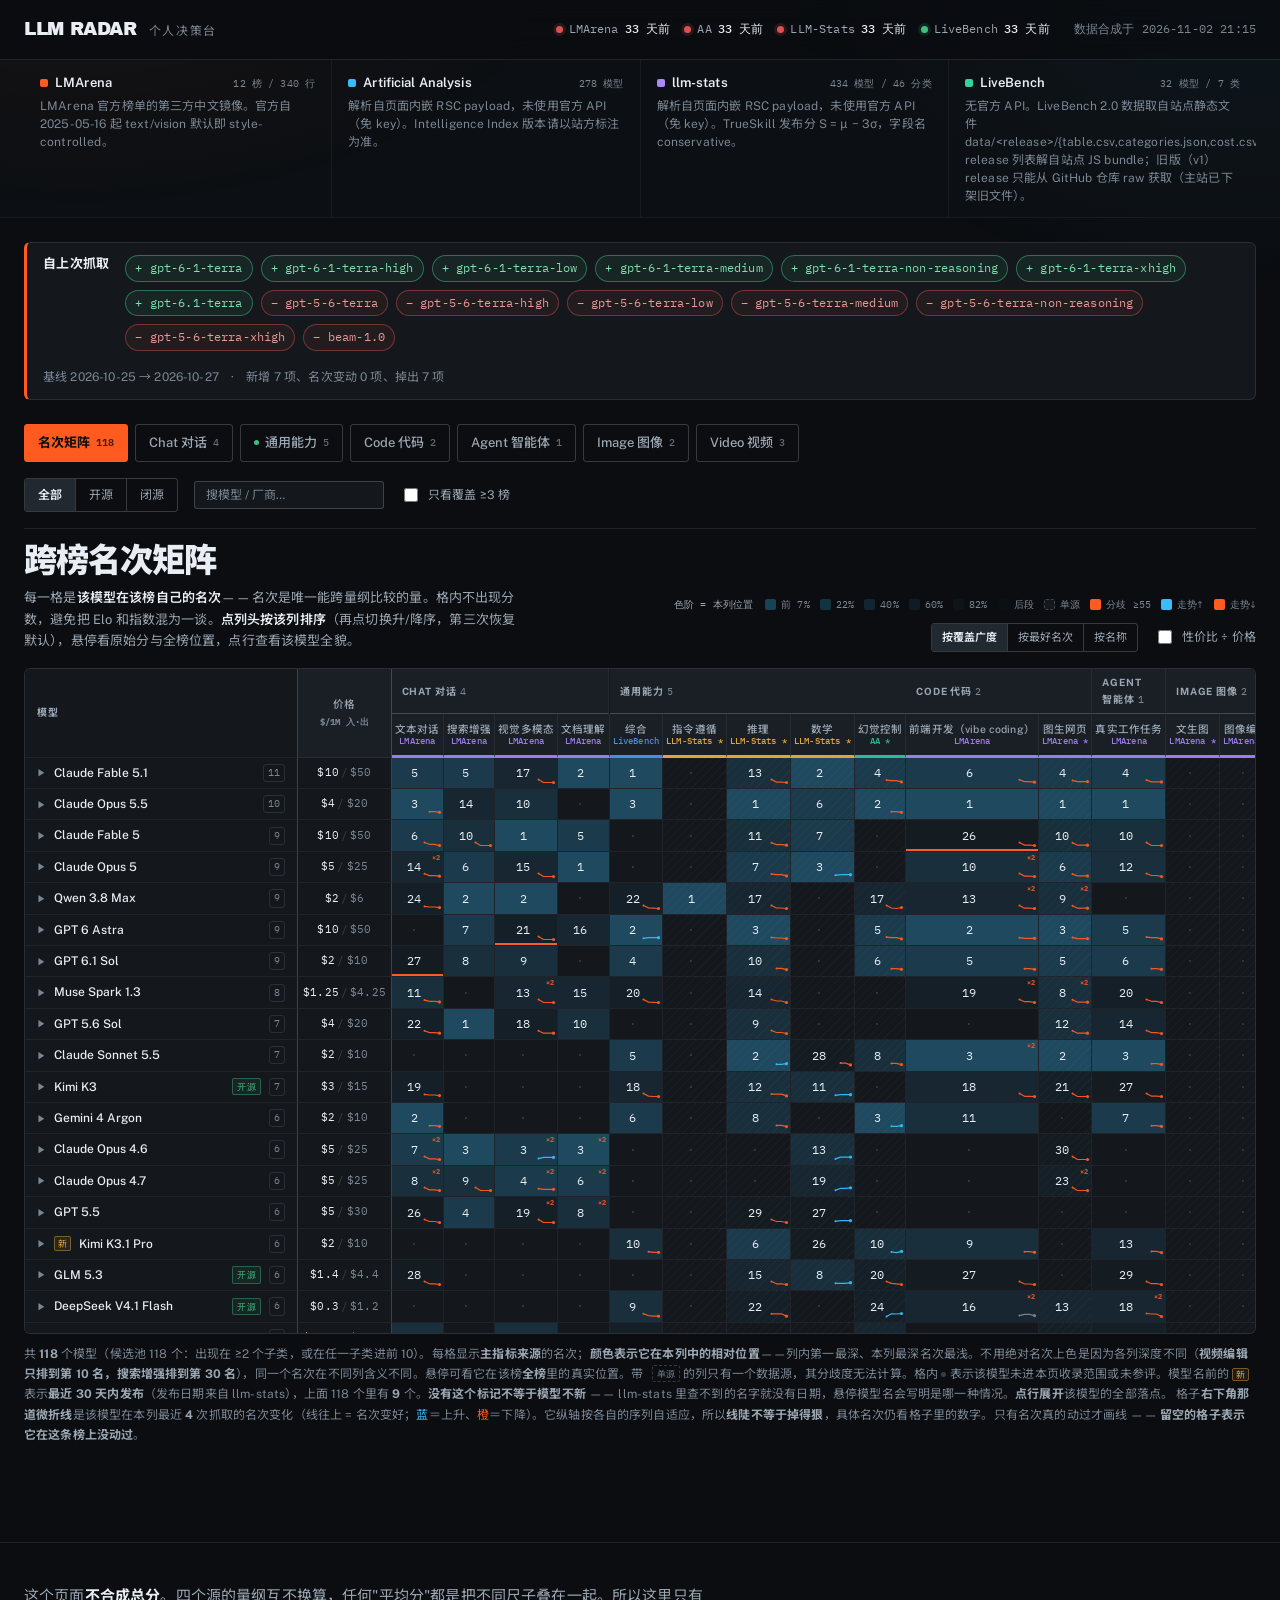
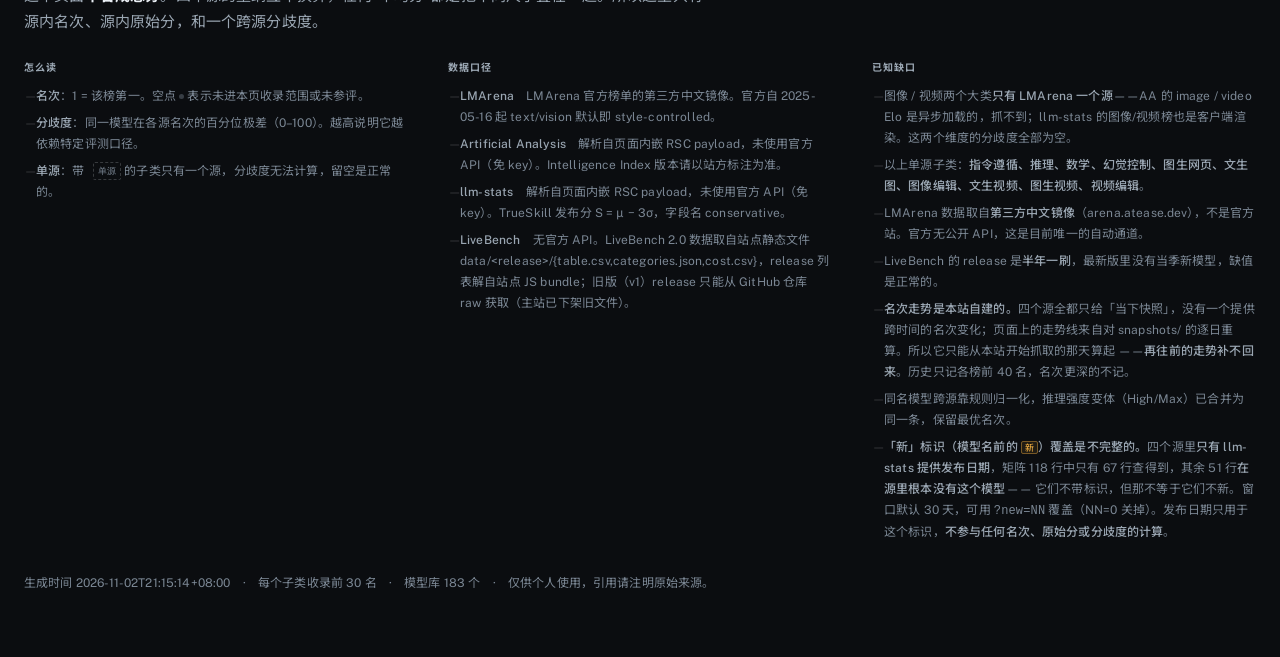
==== commit f9256b6e: "feat(mobile): 手机端适配——首列瘦身、触屏点按看来源、表头不打架 先量后改（375×812 探针）：两根 sticky 列 276+94=370px > 容器 349px → 初始可见数" ====
--- a/index.html
+++ b/index.html
@@ -79,6 +79,7 @@
         </div>
       </div>
     </div>
+    <p class="swipehint">↔ 横滑看 17 维　·　<b>点格子</b>看来源　·　<b>点名字</b>看全貌</p>
     <div class="matrix-split" id="matrix-split">
       <div class="tablewrap" id="wrap-matrix">
         <table class="matrix" id="matrix"></table>
@@ -91,6 +92,7 @@
   <!-- ══════════════ 大类详情视图 ══════════════ -->
   <section id="view-cat" class="view" hidden>
     <div class="cathead" id="cathead"></div>
+    <p class="swipehint">↔ 左右滑动看各源原始分　·　<b>点模型名</b>展开全貌</p>
     <div class="cat-split" id="cat-split">
       <div class="tablewrap" id="wrap-cat">
         <table class="dtable" id="dtable"></table>
--- a/styles/radar.css
+++ b/styles/radar.css
@@ -371,6 +371,25 @@
   border-radius: 2px; padding: 0 4px; flex: none;
 }
 
+/* 「新发布」标识（单字）。
+   ⚠️ 横向预算 —— 这里插入任何东西都要先算宽度：
+     · 首列 td 在 1600px 视口下实测 306px，.mbtn 是 flex + gap:8px，
+       所以插入一个子元素要同时吃掉「自身宽度 + 一个新的 8px 间隙」；
+     · .mname 是 flex:1 + nowrap + ellipsis，**不会换行**，代价是名字更早被截成省略号；
+       实测名字富余宽度最小 35.7px / 中位 147.8px。
+     本徽章 = 3+1+9+1+3 = 17px，加间隙共 25px < 35.7px，最小那行仍剩 10px，
+     所以现在 114 行一个都不会被挤到省略号（visual_check 有断言守着）。
+     想做「NEW」(约 37px) 或「新 12d」(约 50px) 就会开始截断名字。
+   颜色用 llm-stats 的源色 —— 这个日期只来自 llm-stats，颜色本身就是来源标记。 */
+.newbadge {
+  flex: none; font-family: var(--font-body); font-size: 9px; line-height: 1.45;
+  color: var(--src-ls); border: 1px solid rgba(224, 163, 62, 0.45);
+  background: rgba(224, 163, 62, 0.10);
+  border-radius: 2px; padding: 0 3px;
+}
+/* 卡片里的徽章不参与 flex，需要一点呼吸位 */
+.mcard .newbadge, .kv .newbadge { margin-right: 3px; vertical-align: 1px; }
+
 /* 格 */
 td.cell { width: 50px; height: 31px; text-align: center; position: relative; }
 .cellbtn {
@@ -622,7 +641,137 @@
   background: var(--color-faint); opacity: 0.4; vertical-align: 1px;
 }
 
+/* 窄屏也要保留表头的 sticky —— 它只在「有纵向滚动的容器」里才生效。
+   以前这里写 max-height:none，结果 118 行表格整条铺进文档流，
+   sticky 表头完全没有可依附的滚动容器，滑两屏就不知道每列是什么了。 */
 @media (max-width: 900px) {
   .viewhead-meta { align-items: flex-start; }
-  .tablewrap { max-height: none; }
-}
+  .tablewrap { max-height: 70vh; }
+}
+
+/* 表头下的横向滑动提示：默认不显示，只有手机端打开（见文件末尾的 720 分支）。 */
+.swipehint { display: none; }
+
+/* ══════════════════════════════════════════════════════════════════
+   手机端（≤720px）
+   ──────────────────────────────────────────────────────────────────
+   不是「把字号调小」就完事。真浏览器量出来的三个硬事实（375×812）：
+     · 两根 sticky 列 = 模型 276 + 价格 94 = 370px，容器只有 349px
+       → scrollLeft=0 时可见数据格 **0 个**，整屏只有模型名和价格；
+     · 表前装饰 175+176+242+241 = 834px，第一个格子在 y=1561；
+     · .tablewrap 高 3796px 且 max-height:none → 表头 sticky 失效。
+   另外触屏没有 hover，而「这个名次来自哪个源」只在 tooltip 里 ——
+   不做点按分支，手机端就等于把「每个名次可追溯」这条硬规则丢了
+   （radar.js 里对应 tap 分支；这里只管版式）。
+   全部规则都关在 720 断点里，桌面 / 超宽屏一列都不动。
+   ══════════════════════════════════════════════════════════════════ */
+@media (max-width: 720px) {
+  .wrap { width: calc(100% - 20px); }
+
+  /* 顶栏 / 基准条：四源状态允许折成两行，但说明文字让给页脚「数据口径」 */
+  /* 顶栏在手机上不钉住。103px 高的 sticky 顶栏会盖住表格内部的表头：
+     嵌套滚动容器里表头钉的是「容器顶」而不是「视口顶」，页面一滚，
+     表头刚好落到顶栏底下 —— 列头等于白钉。让顶栏随页面滚走即可。 */
+  .topbar { position: static; }
+  .topbar-in { padding: 7px 0 5px; gap: 3px; }
+  .brand-mark { font-size: 1rem; }
+  .brand-sub { display: none; }
+  .topbar-right { gap: 6px; }
+  .freshness { gap: 3px 10px; }
+  .fresh { font-size: 10px; }
+  .fresh i { width: 6px; height: 6px; }
+  .genstamp { font-size: 10px; }
+  .srccard { min-width: 138px; padding: 7px 9px; }
+  .srccard p { display: none; }
+  .srccard-h b { font-size: 11px; }
+  .srccard-h em { font-size: 9px; }
+
+  /* 变更条：14 个 chip 在 237px 宽里会折出 473px 高，把表整个顶出首屏。
+     改成单行横滑 —— 内容一条不删，只是换了个方向取。 */
+  .chbar { gap: 8px; padding: 8px 10px; }
+  .chbar h3 { font-size: 11px; }
+  .chbar .chlist { flex-wrap: nowrap; overflow-x: auto; width: 100%; scrollbar-width: none; }
+  .chbar .chlist::-webkit-scrollbar { display: none; }
+  .chip { flex: none; font-size: 10px; }
+  .chbar .chnote { font-size: 10px; line-height: 1.45; }
+
+  /* 控制条：七个视图标签改成单行横滑，别叠三行把表挤到屏外 */
+  .controls { margin: 12px 0 10px; padding-bottom: 10px; gap: 10px; }
+  .viewtabs { flex-wrap: nowrap; overflow-x: auto; width: 100%; scrollbar-width: none; }
+  .viewtabs::-webkit-scrollbar { display: none; }
+  .viewtabs button { flex: none; min-height: 40px; padding: 8px 12px; }
+  .filters { width: 100%; gap: 8px 10px; }
+  .seg button { min-height: 40px; padding: 8px 12px; font-size: 11px; }
+  .seg-sm button { min-height: 36px; }
+  .search { flex: 1 1 130px; }
+  .search input { width: 100%; min-height: 40px; }
+  .covtoggle { min-height: 40px; }
+
+  /* 视图头：长说明在手机上太贵（241px）。读法在页脚完整保留，内容不丢 */
+  .viewhead { gap: 10px; margin-bottom: 8px; }
+  .viewhead h2 { font-size: 1.15rem; }
+  .viewhead .lead { display: none; }
+  .viewhead-meta { gap: 6px; }
+  .legend { font-size: 9.5px; gap: 7px; }
+  .sortrow { gap: 8px; justify-content: flex-start; }
+
+  .swipehint {
+    display: flex; align-items: center; gap: 6px;
+    margin: 0 0 8px; padding: 6px 10px;
+    font-size: 10.5px; line-height: 1.5; color: var(--color-muted);
+    background: var(--color-surface); border: 1px dashed var(--color-border-2);
+    border-radius: var(--radius-sm);
+  }
+  .swipehint b { color: var(--color-text); font-weight: 600; }
+
+  /* 表：内部纵向滚动（sticky 表头的可依附容器） */
+  .tablewrap { max-height: 70vh; -webkit-overflow-scrolling: touch; }
+  table.matrix, table.dtable { --colmodel: 148px; }
+
+  /* 价格列只保留「竖向 sticky」，横向不再钉住。
+     两根 sticky 一起吃掉 242px 时，手机上一格数据都露不出来；
+     放开横向钉住后，横滑时它就正常滚走，成本仍在展开卡片里完整可查。 */
+  /* 第二行表头的 sticky 偏移 = 第一行的**实际**高度（JS 量完写进 --grph）。
+     写死 26px 会翻车：手机上分组行被内容撑到 45px，两行 sticky 当场重叠 23px
+     （2026-11-06 表头特写实测）。CSS 不再猜这个数。 */
+  table.matrix th.pricehead {
+    position: sticky; top: 0; left: auto; z-index: 3; width: 84px;
+  }
+  table.matrix td.pricecell {
+    position: static; left: auto; z-index: auto; width: 84px; font-size: 9.5px;
+  }
+  table.matrix thead tr.sub th { top: var(--grph, 26px); height: 40px; }
+  table.matrix th.corner { left: 0; }
+
+  /* 首列瘦身后，覆盖数 / 开源标记让给名字（展开卡片里两样都在） */
+  .mbtn { min-width: 0; min-height: 42px; padding: 4px 8px; gap: 6px; }
+  .mbtn .cov, .mbtn .badge-open { display: none; }
+  /* ⚠️ 首列 width:148px 一开始完全没生效（实测仍是 228px）。
+     根因：.mname 是 flex 项、white-space:nowrap 且没写 flex-basis，
+     min-width:0 只管「能不能收缩」，管不到表格 auto 布局算 min-content 时
+     把整串长名字当成这一列的最小宽度。把 flex base size 归零
+     （flex:1 1 0 + width:0 + min-width:0）后，列宽才真的落到 148px，
+     名字照常由 flex-grow 撑到 116px 并 ellipsis。
+     隔离实验：隐藏 .mname → 148px；只加 min-width:0 → 仍 228px。 */
+  .mbtn .mname { flex: 1 1 0; width: 0; min-width: 0; font-size: 11.5px; }
+  table.matrix td.modelcell, table.matrix th.corner,
+  table.dtable td.modelcell, table.dtable th.corner {
+    box-shadow: 2px 0 6px rgba(0, 0, 0, 0.45);
+  }
+
+  /* 触摸目标：31px 高的格子在手机上点不中 */
+  td.cell { width: 48px; height: 42px; }
+  .cellbtn { font-size: 12.5px; padding: 0 4px 0 2px; }
+
+  /* 展开卡片：--cardw 本来就是容器宽，别再让 1200px 兜底撑破 */
+  .mcard-in { padding: 12px; }
+  .mcard-grid { gap: 12px; }
+  .celltable { font-size: 11px; }
+  .celltable .scname { white-space: normal; }
+
+  /* 触屏 tooltip：窄视口里别顶出屏幕 */
+  .tip { max-width: min(340px, calc(100vw - 20px)); font-size: 11px; }
+
+  .footer-grid { gap: 20px; }
+  .footer-lead { font-size: 13px; }
+}
